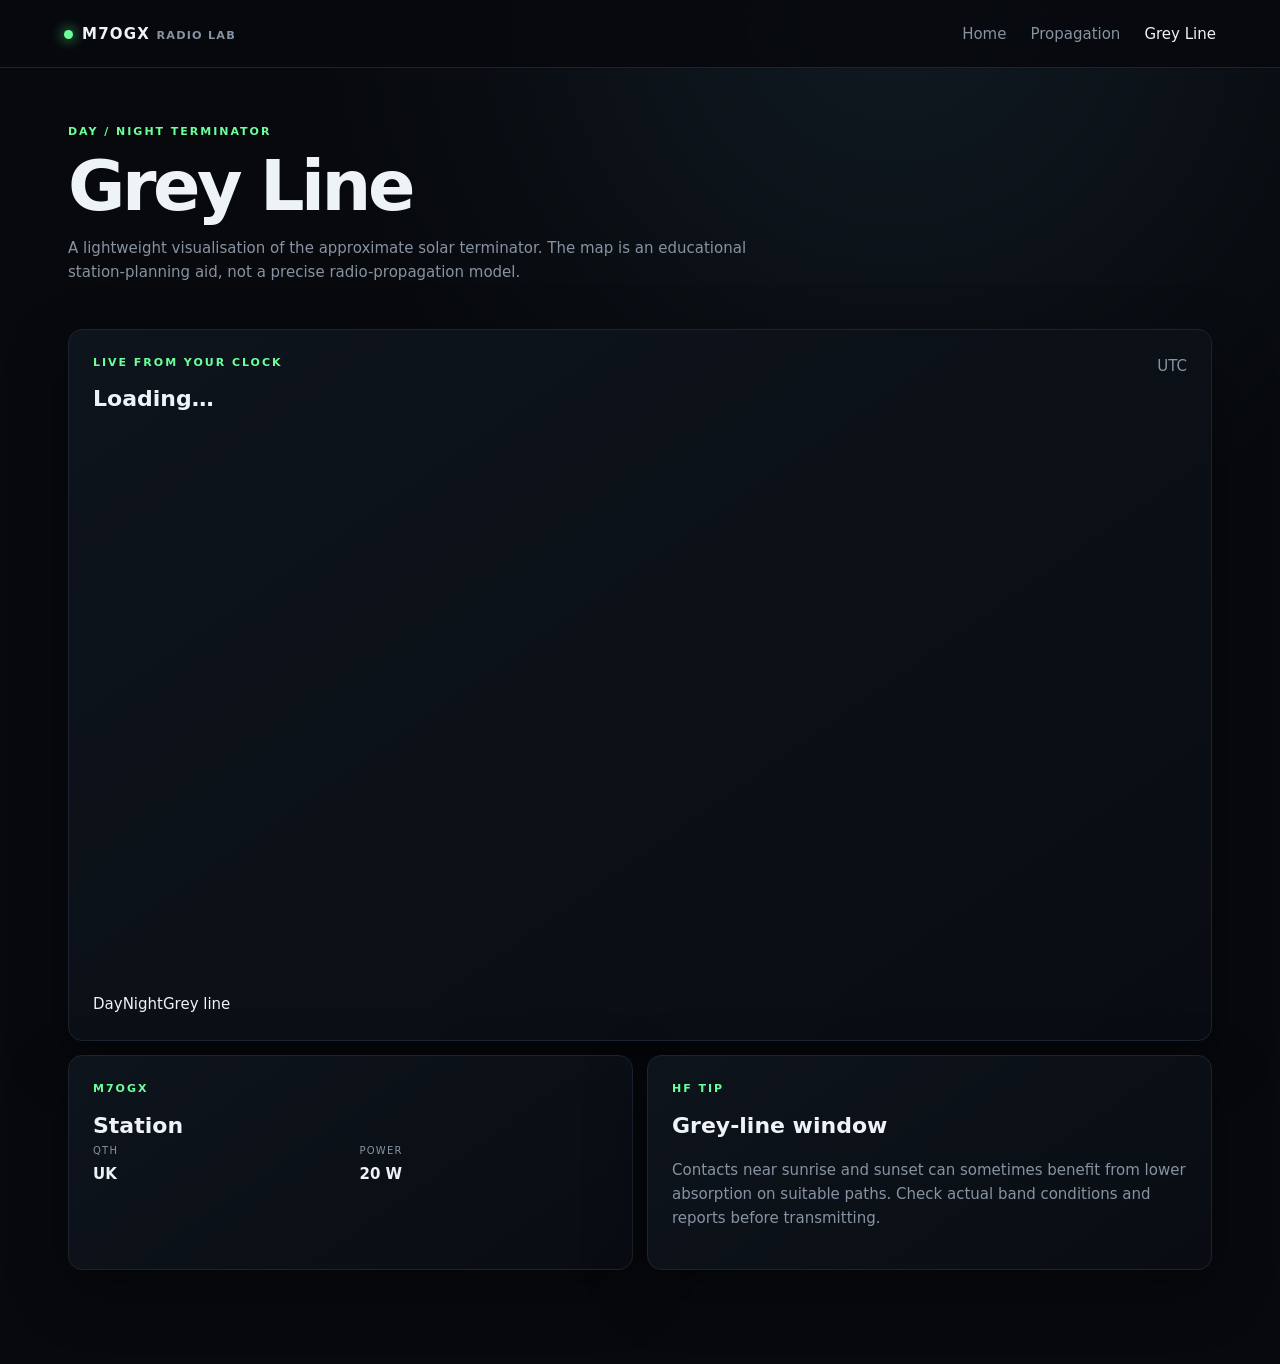
==== greyline.html @ 579b64b6 "Add GitHub Pages deployment and grey-line map" ====
<!doctype html>
<html lang="en">
<head>
<meta charset="utf-8">
<meta name="viewport" content="width=device-width,initial-scale=1">
<title>Grey Line • M7OGX</title>
<link rel="stylesheet" href="css/style.css">
</head>
<body>
<header class="topbar">
<a class="brand" href="index.html"><span class="dot"></span>M7OGX <span>RADIO LAB</span></a>
<nav><a href="index.html">Home</a><a href="propagation.html">Propagation</a><a class="active" href="greyline.html">Grey Line</a></nav>
</header>
<main class="page">
<div class="page-title"><div><p class="eyebrow">DAY / NIGHT TERMINATOR</p><h1>Grey Line</h1><p>A lightweight visualisation of the approximate solar terminator. The map is an educational station-planning aid, not a precise radio-propagation model.</p></div></div>
<section class="panel">
<div class="panel-head"><div><p class="eyebrow">LIVE FROM YOUR CLOCK</p><h2 id="clock">Loading…</h2></div><span class="muted">UTC</span></div>
<svg id="world" viewBox="0 0 1000 500" role="img" aria-label="Approximate world day and night map"></svg>
<div class="legend"><span><i class="day"></i>Day</span><span><i class="night"></i>Night</span><span><i class="line"></i>Grey line</span></div>
</section>
<section class="grid-two">
<section class="panel"><p class="eyebrow">M7OGX</p><h2>Station</h2><div class="station"><div><span>QTH</span><strong>UK</strong></div><div><span>POWER</span><strong>20 W</strong></div></div></section>
<section class="panel"><p class="eyebrow">HF TIP</p><h2>Grey-line window</h2><p class="muted">Contacts near sunrise and sunset can sometimes benefit from lower absorption on suitable paths. Check actual band conditions and reports before transmitting.</p></section>
</section>
</main>
<script src="js/greyline.js"></script>
</body>
</html>
---- css/style.css ----
:root{--bg:#07090d;--panel:#0d1118;--line:#1b2430;--text:#eef3f8;--muted:#8793a2;--accent:#6dff9a;--accent2:#55b8ff;--warn:#ffd166;--bad:#ff6b7a}*{box-sizing:border-box}body{margin:0;background:radial-gradient(circle at 70% 0,#101a22 0,transparent 35%),var(--bg);color:var(--text);font:15px/1.6 Inter,system-ui,-apple-system,BlinkMacSystemFont,"Segoe UI",sans-serif}.topbar{height:68px;border-bottom:1px solid var(--line);display:flex;align-items:center;justify-content:space-between;padding:0 clamp(20px,5vw,70px);background:#07090ddd;backdrop-filter:blur(12px);position:sticky;top:0;z-index:5}.brand{color:var(--text);text-decoration:none;font-weight:800;letter-spacing:.08em}.brand span:last-child{color:var(--muted);font-size:.75em}.dot{display:inline-block;width:9px;height:9px;background:var(--accent);border-radius:50%;margin-right:9px;box-shadow:0 0 14px var(--accent)}nav{display:flex;gap:24px}nav a{color:var(--muted);text-decoration:none}nav a:hover,nav a.active{color:var(--text)}.hero{min-height:calc(100vh - 68px);display:grid;grid-template-columns:1.1fr .9fr;gap:7vw;align-items:center;max-width:1200px;margin:auto;padding:70px 28px}.eyebrow{font-size:11px;letter-spacing:.18em;color:var(--accent);font-weight:800;margin:0 0 10px}.hero h1{font-size:clamp(50px,8vw,92px);line-height:.94;letter-spacing:-.06em;margin:0 0 25px}.hero h1 span{color:var(--muted)}.hero p:not(.eyebrow){max-width:580px;color:var(--muted);font-size:18px}.button{display:inline-block;margin-top:18px;padding:12px 18px;border:1px solid #355241;border-radius:9px;color:var(--accent);text-decoration:none;background:#0b1710}.terminal,.panel{background:linear-gradient(145deg,#0e141c,#090d13);border:1px solid var(--line);border-radius:14px;box-shadow:0 20px 60px #0006}.terminal{overflow:hidden}.terminal-head{height:38px;border-bottom:1px solid var(--line);display:flex;align-items:center;gap:7px;padding:0 13px;color:var(--muted);font-size:12px}.terminal-head span{width:8px;height:8px;border-radius:50%;background:#303944}.terminal-head b{margin-left:8px;font-weight:500}.terminal pre{padding:28px;margin:0;color:#a9b8c8;font:14px/2.1 ui-monospace,SFMono-Regular,Menlo,monospace}.page{max-width:1200px;margin:auto;padding:55px 28px 80px}.page-title{display:flex;justify-content:space-between;gap:30px;align-items:end;margin-bottom:30px}.page-title h1{font-size:clamp(42px,6vw,70px);line-height:1;margin:0 0 15px;letter-spacing:-.05em}.page-title p:not(.eyebrow){color:var(--muted);max-width:700px}.status{border:1px solid var(--line);padding:10px 14px;border-radius:9px;color:var(--muted);white-space:nowrap}.status i{display:inline-block;width:7px;height:7px;background:var(--accent);border-radius:50%;margin-right:7px}.metrics{display:grid;grid-template-columns:repeat(4,1fr);gap:12px;margin-bottom:14px}.metric{padding:20px;border:1px solid var(--line);background:var(--panel);border-radius:12px}.metric small{color:var(--muted);text-transform:uppercase;letter-spacing:.12em}.metric strong{display:block;font-size:34px;margin-top:5px}.panel{padding:24px;margin-bottom:14px}.panel-head{display:flex;justify-content:space-between;align-items:start;margin-bottom:22px}.panel h2{margin:0;font-size:22px}.muted{color:var(--muted)}.bands{display:grid;grid-template-columns:repeat(7,1fr);gap:10px}.band{border:1px solid var(--line);border-radius:10px;padding:16px 12px;background:#0a0f15}.band strong{display:block;font-size:20px}.bar{height:6px;background:#202a34;border-radius:10px;margin:14px 0 9px;overflow:hidden}.bar i{display:block;height:100%;background:var(--accent);border-radius:10px}.band span{font-size:12px;color:var(--muted)}.grid-two{display:grid;grid-template-columns:1fr 1fr;gap:14px}.station{display:grid;grid-template-columns:1fr 1fr;gap:18px}.station span{display:block;color:var(--muted);font-size:10px;letter-spacing:.12em}.station strong{display:block;margin-top:3px}.roadmap{list-style:none;margin:0;padding:0}.roadmap li{padding:11px 0;border-bottom:1px solid var(--line);color:var(--muted)}.roadmap b{color:var(--accent);font:12px ui-monospace;margin-right:15px}@media(max-width:800px){.hero{grid-template-columns:1fr;padding-top:55px}.metrics{grid-template-columns:1fr 1fr}.bands{grid-template-columns:repeat(2,1fr)}.grid-two{grid-template-columns:1fr}.page-title{display:block}.status{display:inline-block;margin-top:10px}}
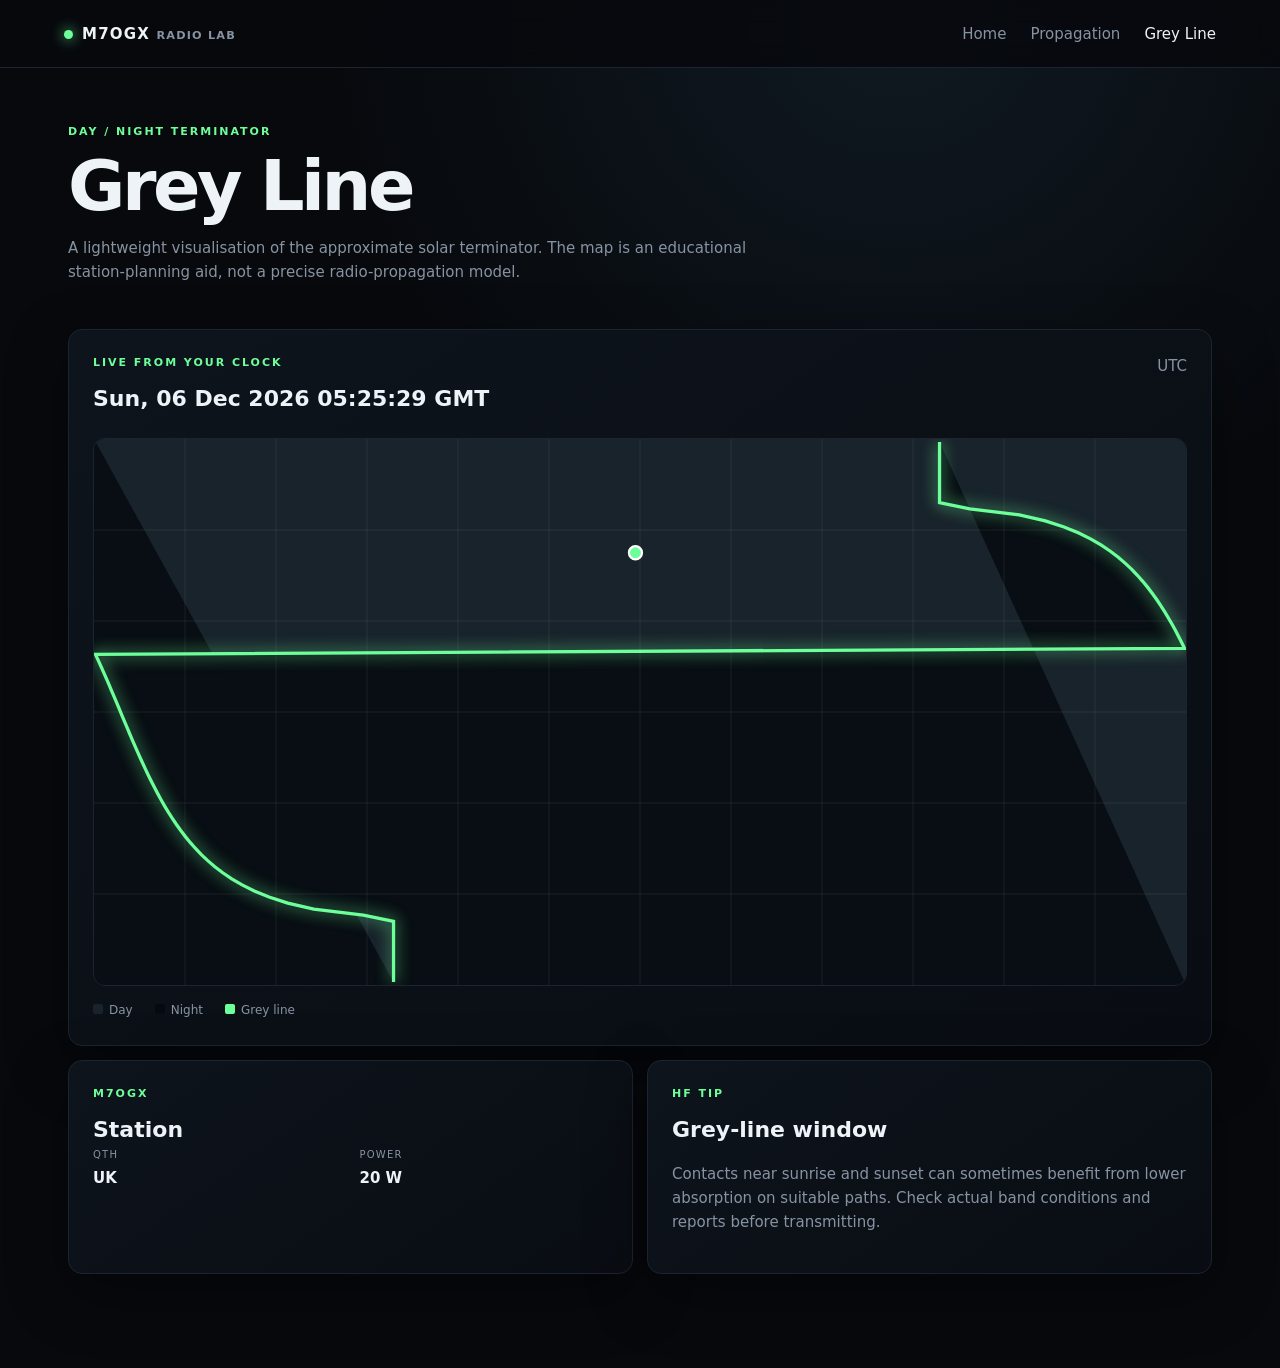
==== commit 4132a8dc: "Wire Grey Line styles" ====
--- a/greyline.html
+++ b/greyline.html
@@ -5,6 +5,7 @@
 <meta name="viewport" content="width=device-width,initial-scale=1">
 <title>Grey Line • M7OGX</title>
 <link rel="stylesheet" href="css/style.css">
+<link rel="stylesheet" href="css/greyline.css">
 </head>
 <body>
 <header class="topbar">
--- a/css/greyline.css
+++ b/css/greyline.css
@@ -0,0 +1 @@
+#world{width:100%;height:auto;display:block;border:1px solid var(--line);border-radius:12px;background:#071019}.day{fill:#18232b}.night{fill:#05080d;opacity:.78}.terminator{fill:none;stroke:var(--accent);stroke-width:3;filter:drop-shadow(0 0 7px #6dff9a)}.gridline{stroke:#ffffff12;stroke-width:1}.station-dot{fill:var(--accent);stroke:#fff;stroke-width:2}.legend{display:flex;gap:22px;margin-top:15px;color:var(--muted);font-size:12px}.legend i{display:inline-block;width:10px;height:10px;border-radius:2px;margin-right:6px}.legend .day{background:#18232b}.legend .night{background:#05080d}.legend .line{background:var(--accent)}
